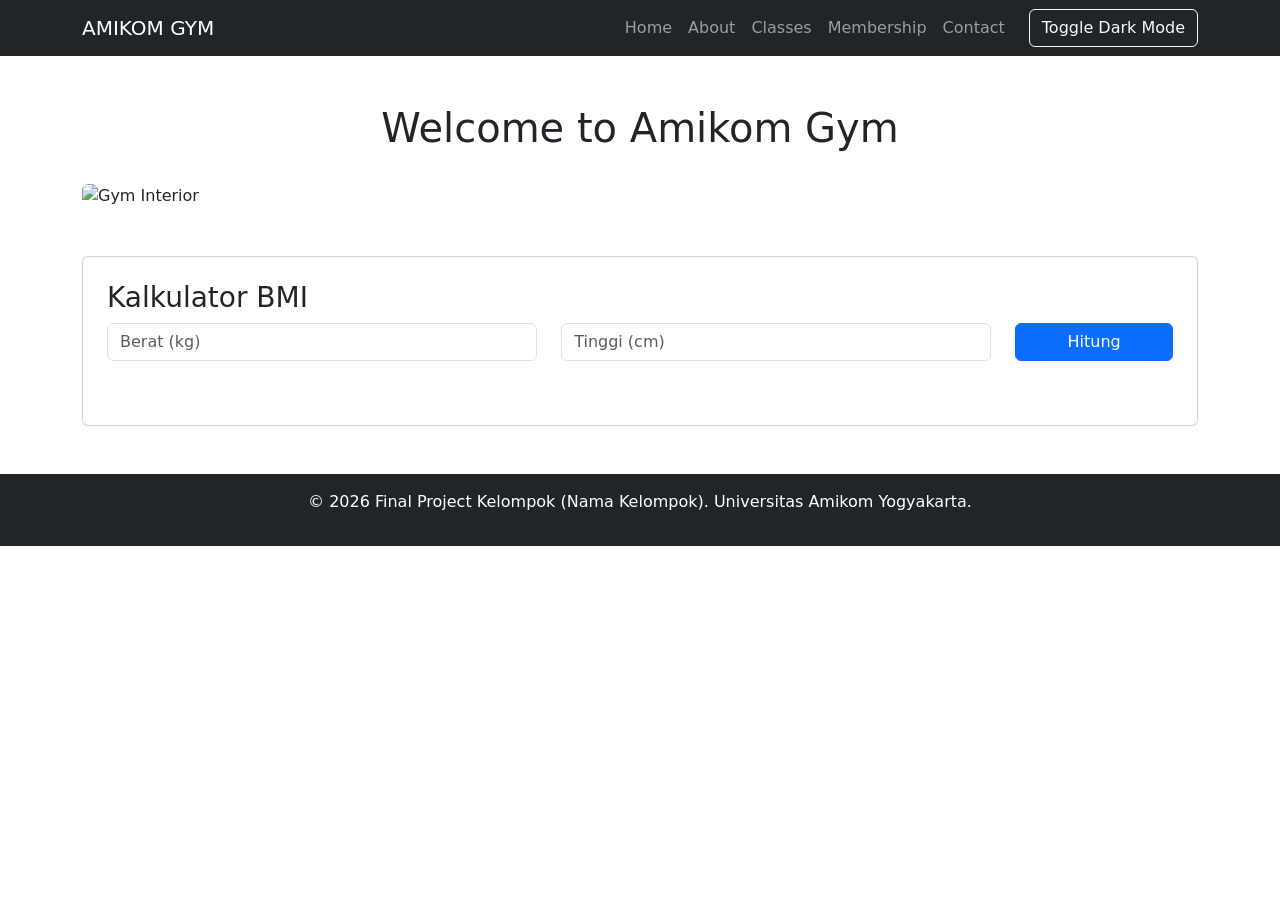
==== index.html @ 563268de "final project ppw" ====
<!DOCTYPE html>
<html lang="id">

<head>
    <meta charset="UTF-8">
    <meta name="viewport" content="width=device-width, initial-scale=1.0">
    <title>Amikom Gym & Fitness</title>
    <link href="https://cdn.jsdelivr.net/npm/bootstrap@5.3.0/dist/css/bootstrap.min.css" rel="stylesheet">
    <link rel="stylesheet" href="css/style.css">
</head>

<body>
    <nav class="navbar navbar-expand-lg navbar-dark bg-dark">
        <div class="container">
            <a class="navbar-brand" href="index.html">AMIKOM GYM</a>
            <button class="navbar-toggler" type="button" data-bs-toggle="collapse" data-bs-target="#navbarNav">
                <span class="navbar-toggler-icon"></span>
            </button>
            <div class="collapse navbar-collapse" id="navbarNav">
                <ul class="navbar-nav ms-auto">
                    <li class="nav-item"><a class="nav-link" href="index.html">Home</a></li>
                    <li class="nav-item"><a class="nav-link" href="about.html">About</a></li>
                    <li class="nav-item"><a class="nav-link" href="classes.html">Classes</a></li>
                    <li class="nav-item"><a class="nav-link" href="membership.html">Membership</a></li>
                    <li class="nav-item"><a class="nav-link" href="contact.html">Contact</a></li>
                </ul>
                <button class="btn btn-outline-light ms-3" id="darkModeToggle">Toggle Dark Mode</button>
            </div>
        </div>
    </nav>

    <main class="container my-5">
        <h1 class="text-center">Welcome to Amikom Gym</h1>
        <img src="https://images.unsplash.com/photo-1534438327276-14e5300c3a48?q=80&w=1470"
            class="img-fluid rounded my-4" alt="Gym Interior">

        <div class="card p-4 my-4">
            <h3>Kalkulator BMI</h3>
            <div class="row">
                <div class="col-md-5">
                    <input type="number" id="berat" class="form-control mb-2" placeholder="Berat (kg)">
                </div>
                <div class="col-md-5">
                    <input type="number" id="tinggi" class="form-control mb-2" placeholder="Tinggi (cm)">
                </div>
                <div class="col-md-2">
                    <button class="btn btn-primary w-100" onclick="hitungBMI()">Hitung</button>
                </div>
            </div>
            <p id="hasilBMI" class="mt-3 fw-bold"></p>
        </div>
    </main>

    <footer class="bg-dark text-white text-center py-3">
        <p>&copy; 2026 Final Project Kelompok (Nama Kelompok). Universitas Amikom Yogyakarta.</p>
    </footer>

    <script src="https://cdn.jsdelivr.net/npm/bootstrap@5.3.0/dist/js/bootstrap.bundle.min.js"></script>
    <script src="js/script.js"></script>
</body>

</html>
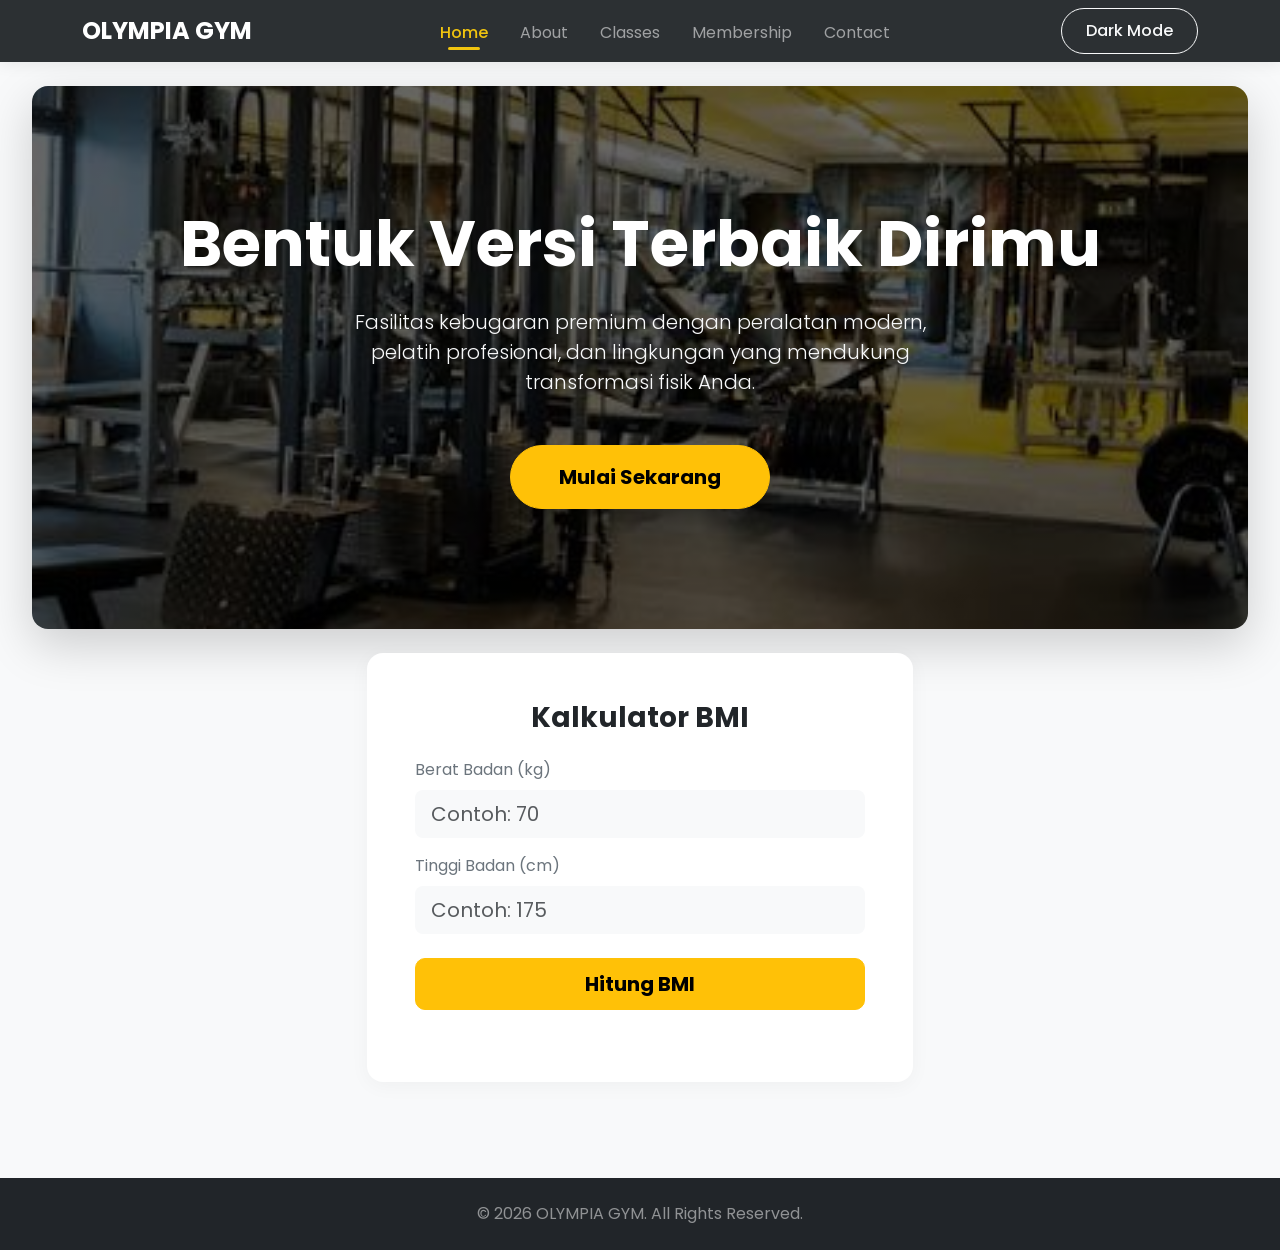
==== commit 9186f5fb: "update" ====
--- a/index.html
+++ b/index.html
@@ -1,62 +1,72 @@
 <!DOCTYPE html>
-<html lang="id">
-
+<html lang="id" data-bs-theme="light">
 <head>
     <meta charset="UTF-8">
     <meta name="viewport" content="width=device-width, initial-scale=1.0">
-    <title>Amikom Gym & Fitness</title>
+    <title>Home - OLYMPIA GYM</title>
     <link href="https://cdn.jsdelivr.net/npm/bootstrap@5.3.0/dist/css/bootstrap.min.css" rel="stylesheet">
-    <link rel="stylesheet" href="css/style.css">
+    <link rel="stylesheet" href="style.css">
 </head>
+<body>
 
-<body>
-    <nav class="navbar navbar-expand-lg navbar-dark bg-dark">
+    <nav class="navbar navbar-expand-lg navbar-dark bg-dark sticky-top">
         <div class="container">
-            <a class="navbar-brand" href="index.html">AMIKOM GYM</a>
+            <a class="navbar-brand fw-bold fs-4" href="index.html">OLYMPIA GYM</a>
             <button class="navbar-toggler" type="button" data-bs-toggle="collapse" data-bs-target="#navbarNav">
                 <span class="navbar-toggler-icon"></span>
             </button>
             <div class="collapse navbar-collapse" id="navbarNav">
-                <ul class="navbar-nav ms-auto">
-                    <li class="nav-item"><a class="nav-link" href="index.html">Home</a></li>
-                    <li class="nav-item"><a class="nav-link" href="about.html">About</a></li>
-                    <li class="nav-item"><a class="nav-link" href="classes.html">Classes</a></li>
-                    <li class="nav-item"><a class="nav-link" href="membership.html">Membership</a></li>
-                    <li class="nav-item"><a class="nav-link" href="contact.html">Contact</a></li>
+                <ul class="navbar-nav mx-auto">
+                    <li class="nav-item"><a class="nav-link px-3" href="index.html">Home</a></li>
+                    <li class="nav-item"><a class="nav-link px-3" href="about.html">About</a></li>
+                    <li class="nav-item"><a class="nav-link px-3" href="classes.html">Classes</a></li>
+                    <li class="nav-item"><a class="nav-link px-3" href="membership.html">Membership</a></li>
+                    <li class="nav-item"><a class="nav-link px-3" href="contact.html">Contact</a></li>
                 </ul>
-                <button class="btn btn-outline-light ms-3" id="darkModeToggle">Toggle Dark Mode</button>
+                <button class="btn btn-outline-light px-4 rounded-pill" id="darkModeToggle">Dark Mode</button>
             </div>
         </div>
     </nav>
 
-    <main class="container my-5">
-        <h1 class="text-center">Welcome to Amikom Gym</h1>
-        <img src="https://images.unsplash.com/photo-1534438327276-14e5300c3a48?q=80&w=1470"
-            class="img-fluid rounded my-4" alt="Gym Interior">
+    <main>
+       <!-- Hero Section dengan Background Gambar -->
+        <section class="container-fluid text-center py-5 my-4 text-white rounded-4 shadow-lg" 
+                 style="background: linear-gradient(rgba(0, 0, 0, 0.6), rgba(0, 0, 0, 0.6)), url('asset/images.jpg') center/cover no-repeat; max-width: 95%;">
+            <div class="py-5 my-4">
+                <h1 class="display-3 fw-bold mb-4 text-white">Bentuk Versi Terbaik Dirimu</h1>
+                <p class="lead mb-5 mx-auto text-light" style="max-width: 600px;">
+                    Fasilitas kebugaran premium dengan peralatan modern, pelatih profesional, dan lingkungan yang mendukung transformasi fisik Anda.
+                </p>
+                <a href="membership.html" class="btn btn-warning btn-lg px-5 py-3 rounded-pill fw-bold">Mulai Sekarang</a>
+            </div>
+        </section>
 
-        <div class="card p-4 my-4">
-            <h3>Kalkulator BMI</h3>
-            <div class="row">
-                <div class="col-md-5">
-                    <input type="number" id="berat" class="form-control mb-2" placeholder="Berat (kg)">
-                </div>
-                <div class="col-md-5">
-                    <input type="number" id="tinggi" class="form-control mb-2" placeholder="Tinggi (cm)">
-                </div>
-                <div class="col-md-2">
-                    <button class="btn btn-primary w-100" onclick="hitungBMI()">Hitung</button>
+        <section class="container mb-5 pb-5">
+            <div class="row justify-content-center">
+                <div class="col-md-6">
+                    <div class="card p-4 p-md-5 border-0">
+                        <h3 class="fw-bold mb-4 text-center">Kalkulator BMI</h3>
+                        <div class="mb-3">
+                            <label class="form-label text-secondary">Berat Badan (kg)</label>
+                            <input type="number" id="berat" class="form-control form-control-lg bg-light border-0" placeholder="Contoh: 70">
+                        </div>
+                        <div class="mb-4">
+                            <label class="form-label text-secondary">Tinggi Badan (cm)</label>
+                            <input type="number" id="tinggi" class="form-control form-control-lg bg-light border-0" placeholder="Contoh: 175">
+                        </div>
+                        <button onclick="hitungBMI()" class="btn btn-warning btn-lg w-100 fw-bold">Hitung BMI</button>
+                        <div id="hasilBMI" class="mt-4 text-center fs-5"></div>
+                    </div>
                 </div>
             </div>
-            <p id="hasilBMI" class="mt-3 fw-bold"></p>
-        </div>
+        </section>
     </main>
 
-    <footer class="bg-dark text-white text-center py-3">
-        <p>&copy; 2026 Final Project Kelompok (Nama Kelompok). Universitas Amikom Yogyakarta.</p>
+    <footer class="bg-dark text-white text-center py-4 mt-auto">
+        <p class="mb-0 text-white-50">&copy; 2026 OLYMPIA GYM. All Rights Reserved.</p>
     </footer>
 
     <script src="https://cdn.jsdelivr.net/npm/bootstrap@5.3.0/dist/js/bootstrap.bundle.min.js"></script>
-    <script src="js/script.js"></script>
+    <script src="script.js"></script>
 </body>
-
 </html>
--- a/style.css
+++ b/style.css
@@ -0,0 +1,78 @@
+
+@import url('https://fonts.googleapis.com/css2?family=Poppins:wght@300;400;500;600;700&display=swap');
+
+body {
+    font-family: 'Poppins', sans-serif;
+    min-height: 100vh;
+    display: flex;
+    flex-direction: column;
+    background-color: #f8f9fa;
+    transition: background-color 0.4s ease, color 0.4s ease;
+}
+
+[data-bs-theme="dark"] body {
+    background-color: #121212;
+}
+
+main {
+    flex: 1;
+}
+
+.navbar {
+    backdrop-filter: blur(8px);
+    background-color: rgba(33, 37, 41, 0.95) !important;
+    box-shadow: 0 2px 15px rgba(0, 0, 0, 0.08);
+}
+
+.navbar-nav .nav-link {
+    position: relative;
+    padding-bottom: 5px;
+    font-weight: 400;
+    transition: color 0.3s ease;
+}
+
+.navbar-nav .nav-link.active {
+    color: #f1c40f !important;
+    font-weight: 500 !important;
+    border-bottom: none !important; 
+}
+
+.navbar-nav .nav-link.active::after {
+    content: '';
+    position: absolute;
+    width: 40%;
+    height: 3px;
+    bottom: 0;
+    left: 30%;
+    background-color: #f1c40f;
+    border-radius: 3px;
+}
+
+.card {
+    border: none;
+    border-radius: 16px;
+    box-shadow: 0 4px 20px rgba(0, 0, 0, 0.04);
+    transition: transform 0.3s ease, box-shadow 0.3s ease;
+}
+
+[data-bs-theme="dark"] .card {
+    background-color: #1e1e1e;
+    box-shadow: 0 4px 20px rgba(0, 0, 0, 0.2);
+}
+
+.card:hover {
+    transform: translateY(-8px);
+    box-shadow: 0 12px 30px rgba(0, 0, 0, 0.1);
+}
+
+.table {
+    border-radius: 12px;
+    overflow: hidden;
+    box-shadow: 0 2px 15px rgba(0, 0, 0, 0.03);
+}
+.btn {
+    border-radius: 10px;
+    font-weight: 500;
+    padding: 10px 20px;
+    transition: all 0.3s ease;
+}
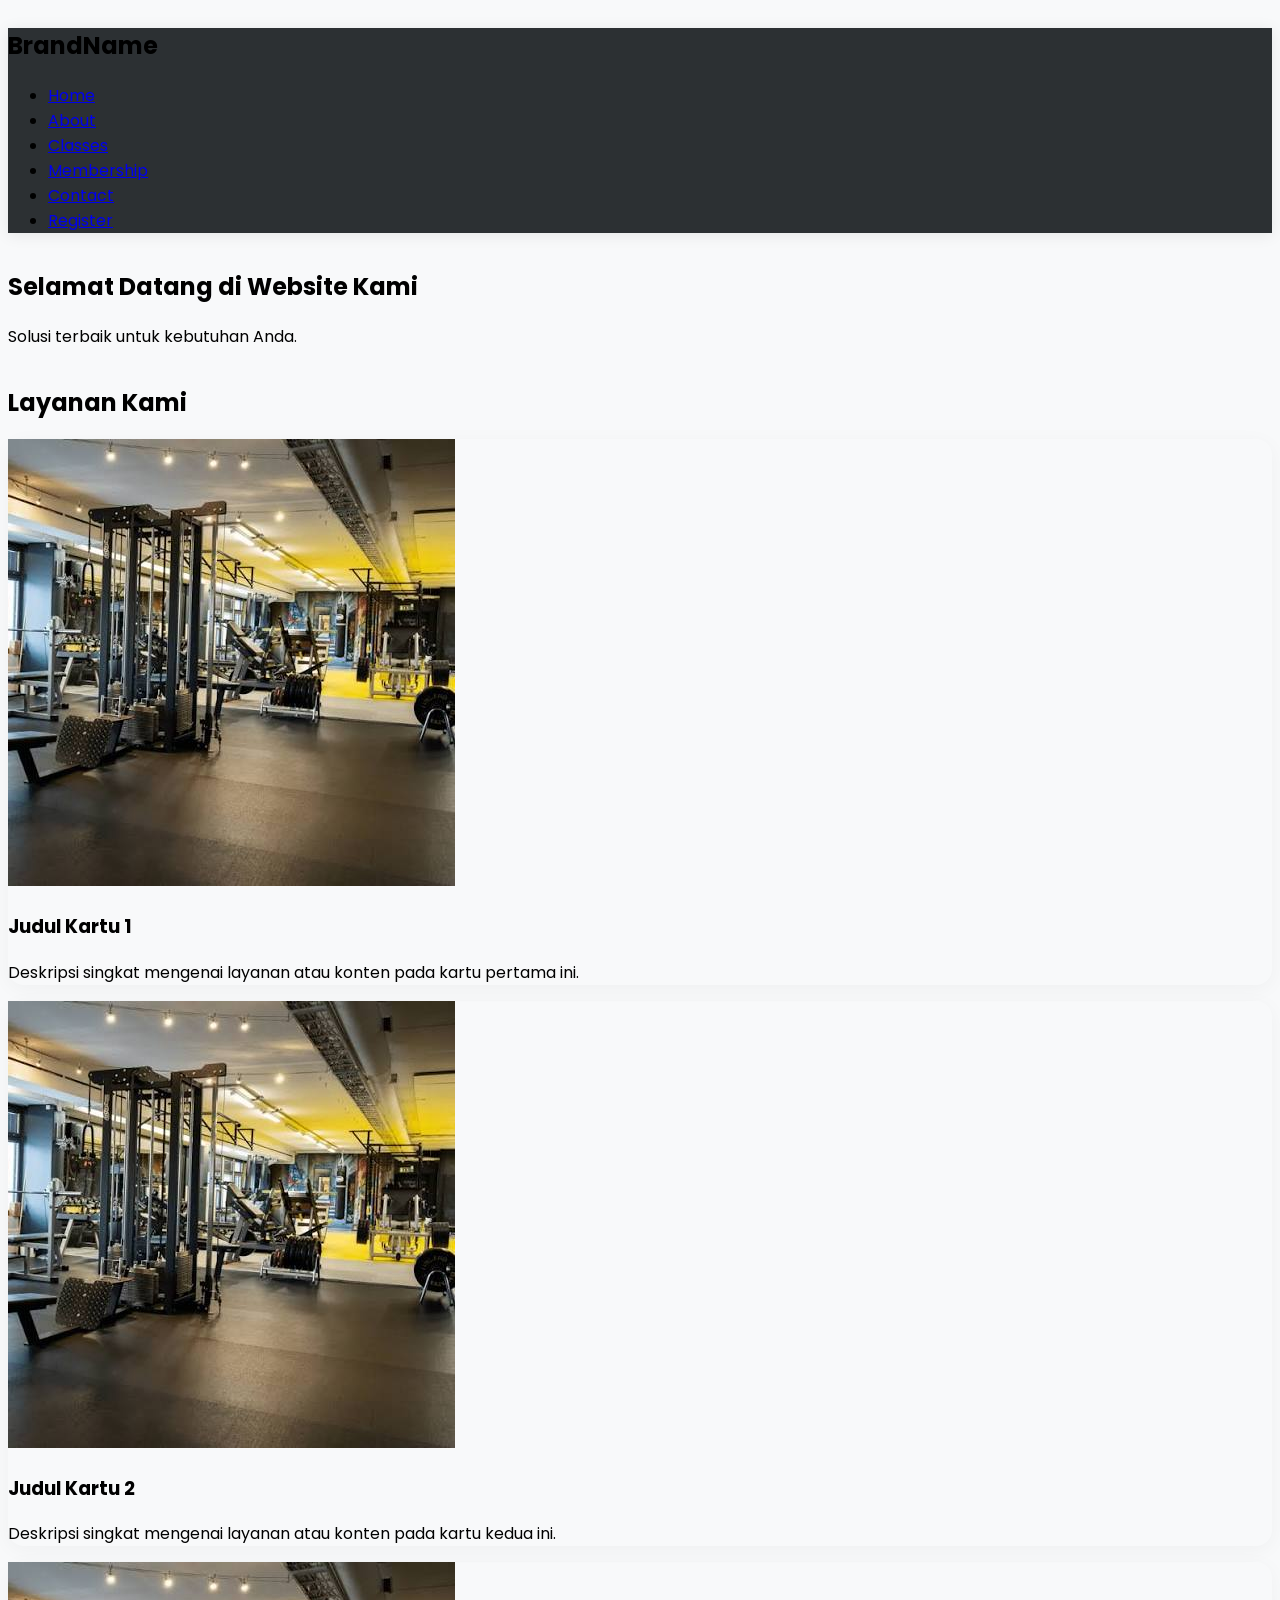
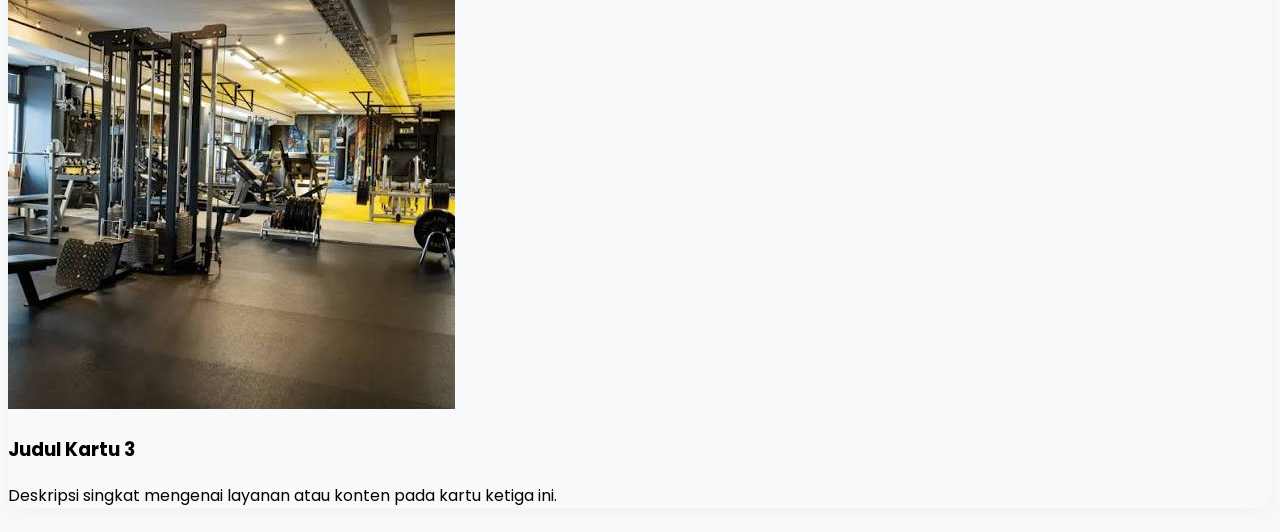
==== commit 7bf983f9: "Update index.html" ====
--- a/index.html
+++ b/index.html
@@ -1,72 +1,80 @@
 <!DOCTYPE html>
-<html lang="id" data-bs-theme="light">
+<html lang="id">
 <head>
-    <meta charset="UTF-8">
-    <meta name="viewport" content="width=device-width, initial-scale=1.0">
-    <title>Home - OLYMPIA GYM</title>
-    <link href="https://cdn.jsdelivr.net/npm/bootstrap@5.3.0/dist/css/bootstrap.min.css" rel="stylesheet">
-    <link rel="stylesheet" href="style.css">
+  <meta charset="UTF-8">
+  <meta name="viewport" content="width=device-width, initial-scale=1.0">
+  <title>Beranda - Final Project PPW</title>
+  <link rel="stylesheet" href="style.css">
 </head>
 <body>
 
-    <nav class="navbar navbar-expand-lg navbar-dark bg-dark sticky-top">
-        <div class="container">
-            <a class="navbar-brand fw-bold fs-4" href="index.html">OLYMPIA GYM</a>
-            <button class="navbar-toggler" type="button" data-bs-toggle="collapse" data-bs-target="#navbarNav">
-                <span class="navbar-toggler-icon"></span>
-            </button>
-            <div class="collapse navbar-collapse" id="navbarNav">
-                <ul class="navbar-nav mx-auto">
-                    <li class="nav-item"><a class="nav-link px-3" href="index.html">Home</a></li>
-                    <li class="nav-item"><a class="nav-link px-3" href="about.html">About</a></li>
-                    <li class="nav-item"><a class="nav-link px-3" href="classes.html">Classes</a></li>
-                    <li class="nav-item"><a class="nav-link px-3" href="membership.html">Membership</a></li>
-                    <li class="nav-item"><a class="nav-link px-3" href="contact.html">Contact</a></li>
-                </ul>
-                <button class="btn btn-outline-light px-4 rounded-pill" id="darkModeToggle">Dark Mode</button>
-            </div>
+  <!-- Header & Navigasi -->
+  <header>
+    <div class="container navbar">
+      <div class="logo">
+        <h2>BrandName</h2>
+      </div>
+      <nav>
+        <ul>
+          <li><a href="index.html" class="active">Home</a></li>
+          <li><a href="about.html">About</a></li>
+          <li><a href="classes.html">Classes</a></li>
+          <li><a href="membership.html">Membership</a></li>
+          <li><a href="contact.html">Contact</a></li>
+          <!-- Penambahan Menu Register -->
+          <li><a href="#" class="btn-register">Register</a></li>
+        </ul>
+      </nav>
+    </div>
+  </header>
+
+  <!-- Hero / Banner Section -->
+  <section class="hero">
+    <div class="container">
+      <h1>Selamat Datang di Website Kami</h1>
+      <p>Solusi terbaik untuk kebutuhan Anda.</p>
+    </div>
+  </section>
+
+  <!-- Section Kotak / Card Beranda -->
+  <section class="cards-section">
+    <div class="container">
+      <h2 class="section-title">Layanan Kami</h2>
+      
+      <!-- Container Grid untuk Kotak -->
+      <div class="card-grid">
+        
+        <!-- Card 1 -->
+        <div class="card">
+          <img src="asset/images.jpg" alt="Gambar 1">
+          <div class="card-body">
+            <h3>Judul Kartu 1</h3>
+            <p>Deskripsi singkat mengenai layanan atau konten pada kartu pertama ini.</p>
+          </div>
         </div>
-    </nav>
 
-    <main>
-       <!-- Hero Section dengan Background Gambar -->
-        <section class="container-fluid text-center py-5 my-4 text-white rounded-4 shadow-lg" 
-                 style="background: linear-gradient(rgba(0, 0, 0, 0.6), rgba(0, 0, 0, 0.6)), url('asset/images.jpg') center/cover no-repeat; max-width: 95%;">
-            <div class="py-5 my-4">
-                <h1 class="display-3 fw-bold mb-4 text-white">Bentuk Versi Terbaik Dirimu</h1>
-                <p class="lead mb-5 mx-auto text-light" style="max-width: 600px;">
-                    Fasilitas kebugaran premium dengan peralatan modern, pelatih profesional, dan lingkungan yang mendukung transformasi fisik Anda.
-                </p>
-                <a href="membership.html" class="btn btn-warning btn-lg px-5 py-3 rounded-pill fw-bold">Mulai Sekarang</a>
-            </div>
-        </section>
+        <!-- Card 2 -->
+        <div class="card">
+          <img src="asset/images.jpg" alt="Gambar 2">
+          <div class="card-body">
+            <h3>Judul Kartu 2</h3>
+            <p>Deskripsi singkat mengenai layanan atau konten pada kartu kedua ini.</p>
+          </div>
+        </div>
 
-        <section class="container mb-5 pb-5">
-            <div class="row justify-content-center">
-                <div class="col-md-6">
-                    <div class="card p-4 p-md-5 border-0">
-                        <h3 class="fw-bold mb-4 text-center">Kalkulator BMI</h3>
-                        <div class="mb-3">
-                            <label class="form-label text-secondary">Berat Badan (kg)</label>
-                            <input type="number" id="berat" class="form-control form-control-lg bg-light border-0" placeholder="Contoh: 70">
-                        </div>
-                        <div class="mb-4">
-                            <label class="form-label text-secondary">Tinggi Badan (cm)</label>
-                            <input type="number" id="tinggi" class="form-control form-control-lg bg-light border-0" placeholder="Contoh: 175">
-                        </div>
-                        <button onclick="hitungBMI()" class="btn btn-warning btn-lg w-100 fw-bold">Hitung BMI</button>
-                        <div id="hasilBMI" class="mt-4 text-center fs-5"></div>
-                    </div>
-                </div>
-            </div>
-        </section>
-    </main>
+        <!-- Card 3 -->
+        <div class="card">
+          <img src="asset/images.jpg" alt="Gambar 3">
+          <div class="card-body">
+            <h3>Judul Kartu 3</h3>
+            <p>Deskripsi singkat mengenai layanan atau konten pada kartu ketiga ini.</p>
+          </div>
+        </div>
 
-    <footer class="bg-dark text-white text-center py-4 mt-auto">
-        <p class="mb-0 text-white-50">&copy; 2026 OLYMPIA GYM. All Rights Reserved.</p>
-    </footer>
+      </div>
+    </div>
+  </section>
 
-    <script src="https://cdn.jsdelivr.net/npm/bootstrap@5.3.0/dist/js/bootstrap.bundle.min.js"></script>
-    <script src="script.js"></script>
+  <script src="script.js"></script>
 </body>
-</html>+</html>
--- a/style.css
+++ b/style.css
@@ -75,4 +75,4 @@
     font-weight: 500;
     padding: 10px 20px;
     transition: all 0.3s ease;
-}+}
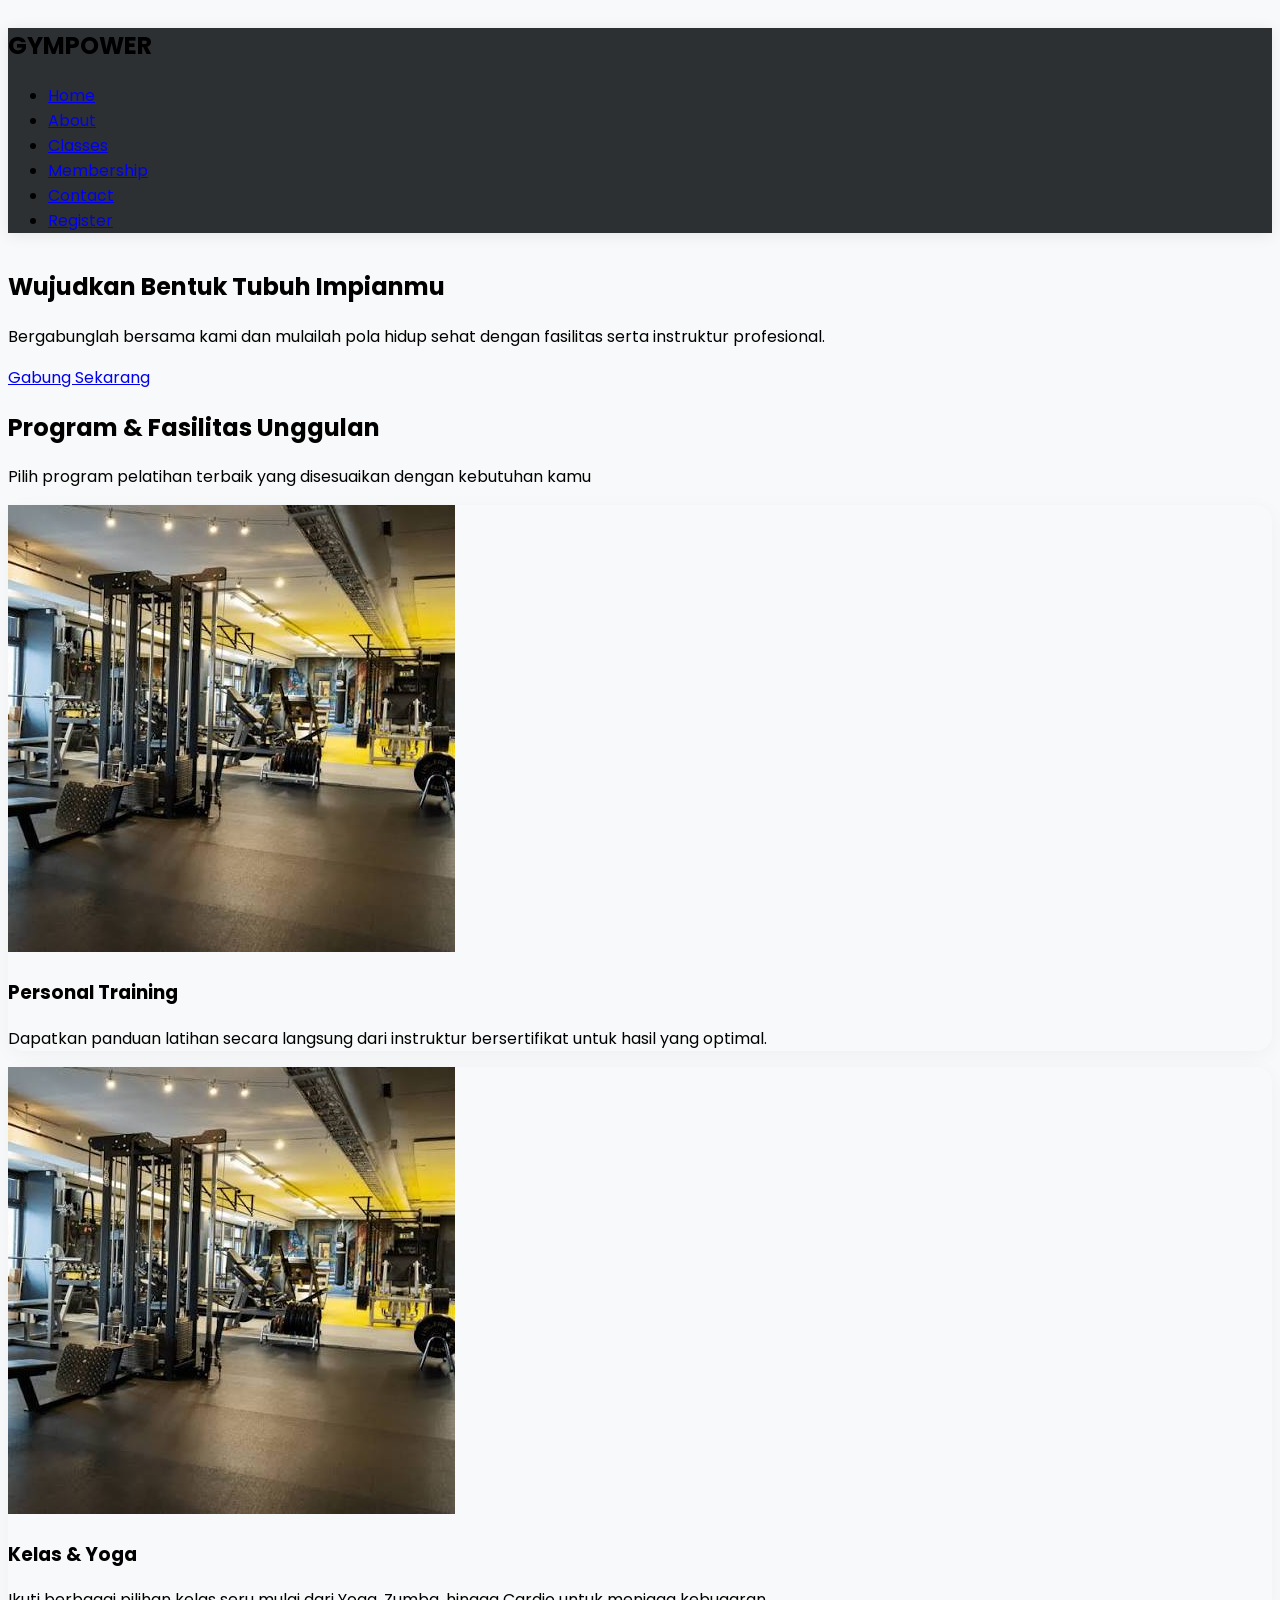
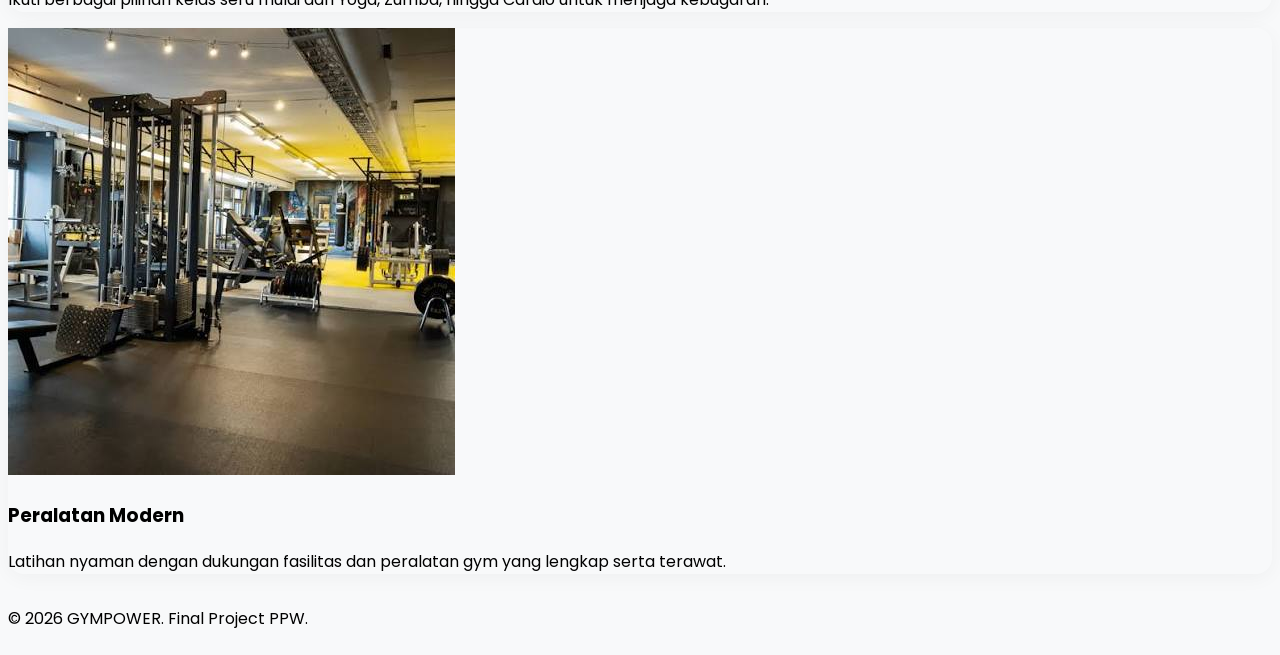
==== commit e1b86a82: "Update index.html" ====
--- a/index.html
+++ b/index.html
@@ -3,16 +3,16 @@
 <head>
   <meta charset="UTF-8">
   <meta name="viewport" content="width=device-width, initial-scale=1.0">
-  <title>Beranda - Final Project PPW</title>
+  <title>Beranda - Fitness & Gym</title>
   <link rel="stylesheet" href="style.css">
 </head>
 <body>
 
-  <!-- Header & Navigasi -->
+  <!-- Header / Navigation -->
   <header>
     <div class="container navbar">
       <div class="logo">
-        <h2>BrandName</h2>
+        <h2>GYM<span>POWER</span></h2>
       </div>
       <nav>
         <ul>
@@ -28,46 +28,54 @@
     </div>
   </header>
 
-  <!-- Hero / Banner Section -->
+  <!-- Hero Banner -->
   <section class="hero">
-    <div class="container">
-      <h1>Selamat Datang di Website Kami</h1>
-      <p>Solusi terbaik untuk kebutuhan Anda.</p>
+    <div class="container hero-content">
+      <h1>Wujudkan Bentuk Tubuh Impianmu</h1>
+      <p>Bergabunglah bersama kami dan mulailah pola hidup sehat dengan fasilitas serta instruktur profesional.</p>
+      <a href="membership.html" class="btn-primary">Gabung Sekarang</a>
     </div>
   </section>
 
-  <!-- Section Kotak / Card Beranda -->
+  <!-- Section Beranda: Kotak Layanan / Fasilitas (Rapi & Rata Tengah) -->
   <section class="cards-section">
     <div class="container">
-      <h2 class="section-title">Layanan Kami</h2>
-      
-      <!-- Container Grid untuk Kotak -->
+      <h2 class="section-title">Program & Fasilitas Unggulan</h2>
+      <p class="section-subtitle">Pilih program pelatihan terbaik yang disesuaikan dengan kebutuhan kamu</p>
+
+      <!-- Grid Tempat Kotak/Card -->
       <div class="card-grid">
-        
-        <!-- Card 1 -->
+
+        <!-- Kotak 1 -->
         <div class="card">
-          <img src="asset/images.jpg" alt="Gambar 1">
+          <div class="card-img">
+            <img src="asset/images.jpg" alt="Personal Training">
+          </div>
           <div class="card-body">
-            <h3>Judul Kartu 1</h3>
-            <p>Deskripsi singkat mengenai layanan atau konten pada kartu pertama ini.</p>
+            <h3>Personal Training</h3>
+            <p>Dapatkan panduan latihan secara langsung dari instruktur bersertifikat untuk hasil yang optimal.</p>
           </div>
         </div>
 
-        <!-- Card 2 -->
+        <!-- Kotak 2 -->
         <div class="card">
-          <img src="asset/images.jpg" alt="Gambar 2">
+          <div class="card-img">
+            <img src="asset/images.jpg" alt="Classes & Yoga">
+          </div>
           <div class="card-body">
-            <h3>Judul Kartu 2</h3>
-            <p>Deskripsi singkat mengenai layanan atau konten pada kartu kedua ini.</p>
+            <h3>Kelas & Yoga</h3>
+            <p>Ikuti berbagai pilihan kelas seru mulai dari Yoga, Zumba, hingga Cardio untuk menjaga kebugaran.</p>
           </div>
         </div>
 
-        <!-- Card 3 -->
+        <!-- Kotak 3 -->
         <div class="card">
-          <img src="asset/images.jpg" alt="Gambar 3">
+          <div class="card-img">
+            <img src="asset/images.jpg" alt="Modern Equipment">
+          </div>
           <div class="card-body">
-            <h3>Judul Kartu 3</h3>
-            <p>Deskripsi singkat mengenai layanan atau konten pada kartu ketiga ini.</p>
+            <h3>Peralatan Modern</h3>
+            <p>Latihan nyaman dengan dukungan fasilitas dan peralatan gym yang lengkap serta terawat.</p>
           </div>
         </div>
 
@@ -75,6 +83,13 @@
     </div>
   </section>
 
+  <!-- Footer -->
+  <footer>
+    <div class="container footer-content">
+      <p>&copy; 2026 GYMPOWER. Final Project PPW.</p>
+    </div>
+  </footer>
+
   <script src="script.js"></script>
 </body>
 </html>
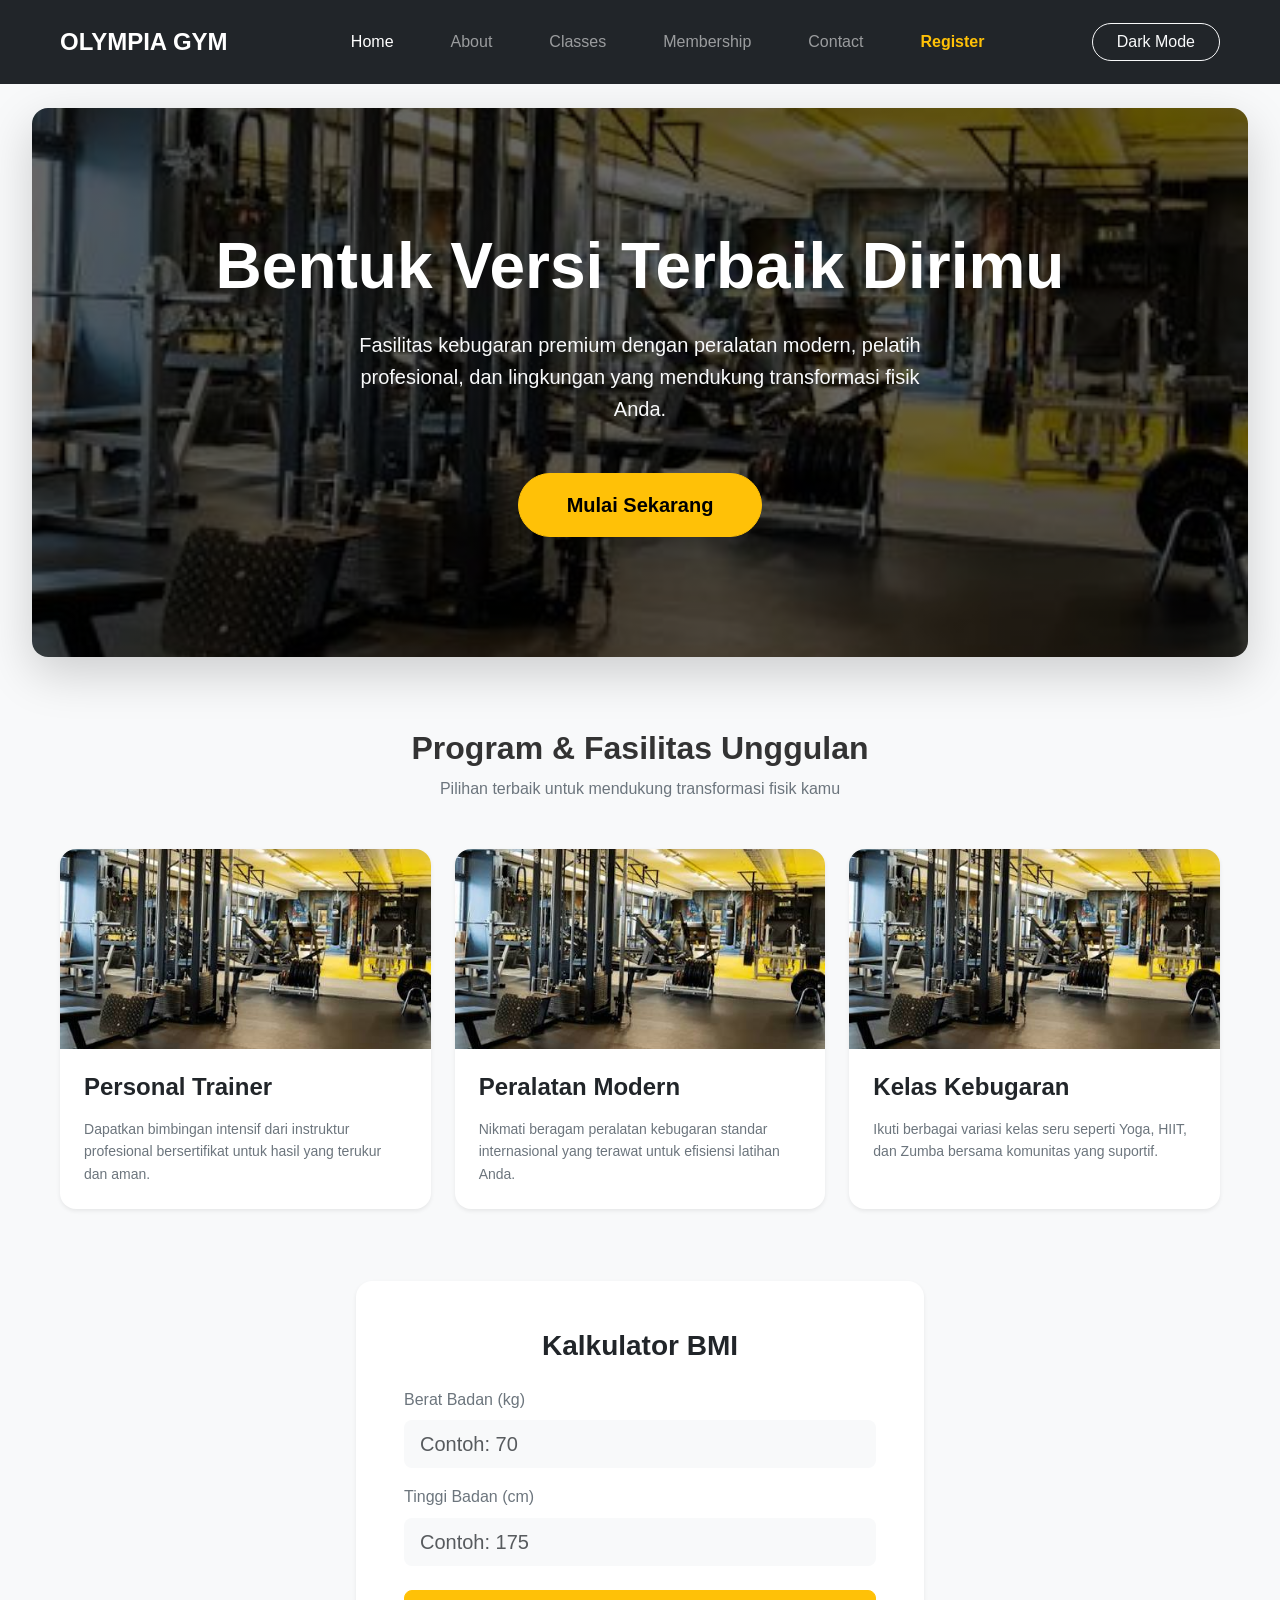
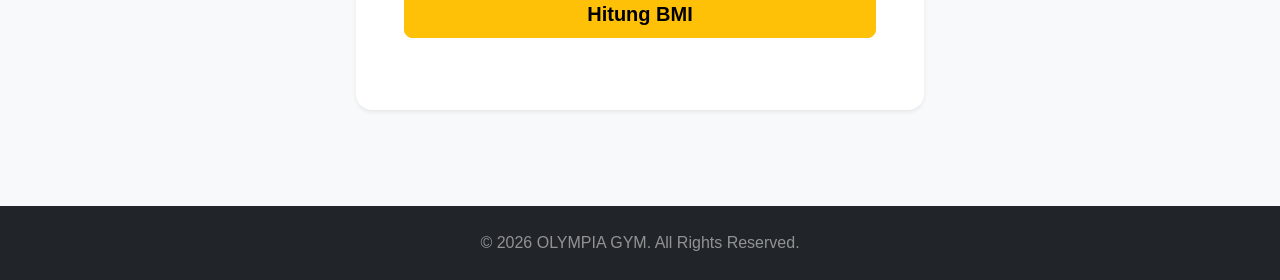
==== commit 68992b2d: "Update index.html" ====
--- a/index.html
+++ b/index.html
@@ -1,95 +1,116 @@
 <!DOCTYPE html>
-<html lang="id">
+<html lang="id" data-bs-theme="light">
 <head>
-  <meta charset="UTF-8">
-  <meta name="viewport" content="width=device-width, initial-scale=1.0">
-  <title>Beranda - Fitness & Gym</title>
-  <link rel="stylesheet" href="style.css">
+    <meta charset="UTF-8">
+    <meta name="viewport" content="width=device-width, initial-scale=1.0">
+    <title>Home - OLYMPIA GYM</title>
+    <link href="https://cdn.jsdelivr.net/npm/bootstrap@5.3.0/dist/css/bootstrap.min.css" rel="stylesheet">
+    <link rel="stylesheet" href="style.css">
 </head>
 <body>
 
-  <!-- Header / Navigation -->
-  <header>
-    <div class="container navbar">
-      <div class="logo">
-        <h2>GYM<span>POWER</span></h2>
-      </div>
-      <nav>
-        <ul>
-          <li><a href="index.html" class="active">Home</a></li>
-          <li><a href="about.html">About</a></li>
-          <li><a href="classes.html">Classes</a></li>
-          <li><a href="membership.html">Membership</a></li>
-          <li><a href="contact.html">Contact</a></li>
-          <!-- Penambahan Menu Register -->
-          <li><a href="#" class="btn-register">Register</a></li>
-        </ul>
-      </nav>
-    </div>
-  </header>
+    <nav class="navbar navbar-expand-lg navbar-dark bg-dark sticky-top">
+        <div class="container">
+            <a class="navbar-brand fw-bold fs-4" href="index.html">OLYMPIA GYM</a>
+            <button class="navbar-toggler" type="button" data-bs-toggle="collapse" data-bs-target="#navbarNav">
+                <span class="navbar-toggler-icon"></span>
+            </button>
+            <div class="collapse navbar-collapse" id="navbarNav">
+                <ul class="navbar-nav mx-auto">
+                    <li class="nav-item"><a class="nav-link px-3 active" href="index.html">Home</a></li>
+                    <li class="nav-item"><a class="nav-link px-3" href="about.html">About</a></li>
+                    <li class="nav-item"><a class="nav-link px-3" href="classes.html">Classes</a></li>
+                    <li class="nav-item"><a class="nav-link px-3" href="membership.html">Membership</a></li>
+                    <li class="nav-item"><a class="nav-link px-3" href="contact.html">Contact</a></li>
+                    <!-- Penambahan Menu Register -->
+                    <li class="nav-item"><a class="nav-link px-3 text-warning fw-semibold" href="register.html">Register</a></li>
+                </ul>
+                <button class="btn btn-outline-light px-4 rounded-pill" id="darkModeToggle">Dark Mode</button>
+            </div>
+        </div>
+    </nav>
 
-  <!-- Hero Banner -->
-  <section class="hero">
-    <div class="container hero-content">
-      <h1>Wujudkan Bentuk Tubuh Impianmu</h1>
-      <p>Bergabunglah bersama kami dan mulailah pola hidup sehat dengan fasilitas serta instruktur profesional.</p>
-      <a href="membership.html" class="btn-primary">Gabung Sekarang</a>
-    </div>
-  </section>
+    <main>
+        <!-- Hero Section dengan Background Gambar -->
+        <section class="container-fluid text-center py-5 my-4 text-white rounded-4 shadow-lg" 
+                 style="background: linear-gradient(rgba(0, 0, 0, 0.6), rgba(0, 0, 0, 0.6)), url('asset/images.jpg') center/cover no-repeat; max-width: 95%;">
+            <div class="py-5 my-4">
+                <h1 class="display-3 fw-bold mb-4 text-white">Bentuk Versi Terbaik Dirimu</h1>
+                <p class="lead mb-5 mx-auto text-light" style="max-width: 600px;">
+                    Fasilitas kebugaran premium dengan peralatan modern, pelatih profesional, dan lingkungan yang mendukung transformasi fisik Anda.
+                </p>
+                <a href="membership.html" class="btn btn-warning btn-lg px-5 py-3 rounded-pill fw-bold">Mulai Sekarang</a>
+            </div>
+        </section>
 
-  <!-- Section Beranda: Kotak Layanan / Fasilitas (Rapi & Rata Tengah) -->
-  <section class="cards-section">
-    <div class="container">
-      <h2 class="section-title">Program & Fasilitas Unggulan</h2>
-      <p class="section-subtitle">Pilih program pelatihan terbaik yang disesuaikan dengan kebutuhan kamu</p>
+        <!-- Section Kotak / Cards Beranda (Diperbaiki: Simetris, Rata Tengah, & Rapi) -->
+        <section class="container my-5 py-4">
+            <h2 class="fw-bold text-center mb-2">Program & Fasilitas Unggulan</h2>
+            <p class="text-center text-secondary mb-5">Pilihan terbaik untuk mendukung transformasi fisik kamu</p>
+            
+            <div class="row g-4 justify-content-center">
+                <!-- Card 1 -->
+                <div class="col-12 col-md-6 col-lg-4 d-flex align-items-stretch">
+                    <div class="card h-100 border-0 shadow-sm rounded-4 overflow-hidden w-100">
+                        <img src="asset/images.jpg" class="card-img-top" alt="Personal Trainer" style="height: 200px; object-fit: cover;">
+                        <div class="card-body p-4 d-flex flex-column">
+                            <h4 class="card-title fw-bold mb-3">Personal Trainer</h4>
+                            <p class="card-text text-secondary flex-grow-1">Dapatkan bimbingan intensif dari instruktur profesional bersertifikat untuk hasil yang terukur dan aman.</p>
+                        </div>
+                    </div>
+                </div>
 
-      <!-- Grid Tempat Kotak/Card -->
-      <div class="card-grid">
+                <!-- Card 2 -->
+                <div class="col-12 col-md-6 col-lg-4 d-flex align-items-stretch">
+                    <div class="card h-100 border-0 shadow-sm rounded-4 overflow-hidden w-100">
+                        <img src="asset/images.jpg" class="card-img-top" alt="Peralatan Modern" style="height: 200px; object-fit: cover;">
+                        <div class="card-body p-4 d-flex flex-column">
+                            <h4 class="card-title fw-bold mb-3">Peralatan Modern</h4>
+                            <p class="card-text text-secondary flex-grow-1">Nikmati beragam peralatan kebugaran standar internasional yang terawat untuk efisiensi latihan Anda.</p>
+                        </div>
+                    </div>
+                </div>
 
-        <!-- Kotak 1 -->
-        <div class="card">
-          <div class="card-img">
-            <img src="asset/images.jpg" alt="Personal Training">
-          </div>
-          <div class="card-body">
-            <h3>Personal Training</h3>
-            <p>Dapatkan panduan latihan secara langsung dari instruktur bersertifikat untuk hasil yang optimal.</p>
-          </div>
-        </div>
+                <!-- Card 3 -->
+                <div class="col-12 col-md-6 col-lg-4 d-flex align-items-stretch">
+                    <div class="card h-100 border-0 shadow-sm rounded-4 overflow-hidden w-100">
+                        <img src="asset/images.jpg" class="card-img-top" alt="Kelas Kebugaran" style="height: 200px; object-fit: cover;">
+                        <div class="card-body p-4 d-flex flex-column">
+                            <h4 class="card-title fw-bold mb-3">Kelas Kebugaran</h4>
+                            <p class="card-text text-secondary flex-grow-1">Ikuti berbagai variasi kelas seru seperti Yoga, HIIT, dan Zumba bersama komunitas yang suportif.</p>
+                        </div>
+                    </div>
+                </div>
+            </div>
+        </section>
 
-        <!-- Kotak 2 -->
-        <div class="card">
-          <div class="card-img">
-            <img src="asset/images.jpg" alt="Classes & Yoga">
-          </div>
-          <div class="card-body">
-            <h3>Kelas & Yoga</h3>
-            <p>Ikuti berbagai pilihan kelas seru mulai dari Yoga, Zumba, hingga Cardio untuk menjaga kebugaran.</p>
-          </div>
-        </div>
+        <!-- Kalkulator BMI -->
+        <section class="container mb-5 pb-5">
+            <div class="row justify-content-center">
+                <div class="col-md-6">
+                    <div class="card p-4 p-md-5 border-0 shadow-sm rounded-4">
+                        <h3 class="fw-bold mb-4 text-center">Kalkulator BMI</h3>
+                        <div class="mb-3">
+                            <label class="form-label text-secondary">Berat Badan (kg)</label>
+                            <input type="number" id="berat" class="form-control form-control-lg bg-light border-0" placeholder="Contoh: 70">
+                        </div>
+                        <div class="mb-4">
+                            <label class="form-label text-secondary">Tinggi Badan (cm)</label>
+                            <input type="number" id="tinggi" class="form-control form-control-lg bg-light border-0" placeholder="Contoh: 175">
+                        </div>
+                        <button onclick="hitungBMI()" class="btn btn-warning btn-lg w-100 fw-bold">Hitung BMI</button>
+                        <div id="hasilBMI" class="mt-4 text-center fs-5"></div>
+                    </div>
+                </div>
+            </div>
+        </section>
+    </main>
 
-        <!-- Kotak 3 -->
-        <div class="card">
-          <div class="card-img">
-            <img src="asset/images.jpg" alt="Modern Equipment">
-          </div>
-          <div class="card-body">
-            <h3>Peralatan Modern</h3>
-            <p>Latihan nyaman dengan dukungan fasilitas dan peralatan gym yang lengkap serta terawat.</p>
-          </div>
-        </div>
+    <footer class="bg-dark text-white text-center py-4 mt-auto">
+        <p class="mb-0 text-white-50">&copy; 2026 OLYMPIA GYM. All Rights Reserved.</p>
+    </footer>
 
-      </div>
-    </div>
-  </section>
-
-  <!-- Footer -->
-  <footer>
-    <div class="container footer-content">
-      <p>&copy; 2026 GYMPOWER. Final Project PPW.</p>
-    </div>
-  </footer>
-
-  <script src="script.js"></script>
+    <script src="https://cdn.jsdelivr.net/npm/bootstrap@5.3.0/dist/js/bootstrap.bundle.min.js"></script>
+    <script src="script.js"></script>
 </body>
 </html>
--- a/style.css
+++ b/style.css
@@ -1,78 +1,194 @@
-
-@import url('https://fonts.googleapis.com/css2?family=Poppins:wght@300;400;500;600;700&display=swap');
+* {
+  margin: 0;
+  padding: 0;
+  box-sizing: border-box;
+  font-family: 'Poppins', Arial, sans-serif;
+}
 
 body {
-    font-family: 'Poppins', sans-serif;
-    min-height: 100vh;
-    display: flex;
-    flex-direction: column;
-    background-color: #f8f9fa;
-    transition: background-color 0.4s ease, color 0.4s ease;
+  background-color: #f8f9fa;
+  color: #333333;
+  line-height: 1.6;
 }
 
-[data-bs-theme="dark"] body {
-    background-color: #121212;
+.container {
+  max-width: 1200px;
+  margin: 0 auto;
+  padding: 0 20px;
 }
 
-main {
-    flex: 1;
+/* Header & Navigasi */
+header {
+  background-color: #111111;
+  position: sticky;
+  top: 0;
+  z-index: 1000;
 }
 
 .navbar {
-    backdrop-filter: blur(8px);
-    background-color: rgba(33, 37, 41, 0.95) !important;
-    box-shadow: 0 2px 15px rgba(0, 0, 0, 0.08);
+  display: flex;
+  justify-content: space-between;
+  align-items: center;
+  padding: 18px 20px;
 }
 
-.navbar-nav .nav-link {
-    position: relative;
-    padding-bottom: 5px;
-    font-weight: 400;
-    transition: color 0.3s ease;
+.logo h2 {
+  color: #ffffff;
+  font-size: 24px;
+  letter-spacing: 1px;
 }
 
-.navbar-nav .nav-link.active {
-    color: #f1c40f !important;
-    font-weight: 500 !important;
-    border-bottom: none !important; 
+.logo h2 span {
+  color: #ff4500;
 }
 
-.navbar-nav .nav-link.active::after {
-    content: '';
-    position: absolute;
-    width: 40%;
-    height: 3px;
-    bottom: 0;
-    left: 30%;
-    background-color: #f1c40f;
-    border-radius: 3px;
+nav ul {
+  display: flex;
+  list-style: none;
+  align-items: center;
+  gap: 25px;
 }
 
-.card {
-    border: none;
-    border-radius: 16px;
-    box-shadow: 0 4px 20px rgba(0, 0, 0, 0.04);
-    transition: transform 0.3s ease, box-shadow 0.3s ease;
+nav a {
+  text-decoration: none;
+  color: #cccccc;
+  font-weight: 500;
+  font-size: 15px;
+  transition: color 0.3s ease;
 }
 
-[data-bs-theme="dark"] .card {
-    background-color: #1e1e1e;
-    box-shadow: 0 4px 20px rgba(0, 0, 0, 0.2);
+nav a:hover, nav a.active {
+  color: #ff4500;
+}
+
+/* Tombol Register di Navigasi */
+.btn-register {
+  background-color: #ff4500;
+  color: #ffffff !important;
+  padding: 8px 18px;
+  border-radius: 5px;
+  transition: background-color 0.3s ease !important;
+}
+
+.btn-register:hover {
+  background-color: #e03e00 !important;
+}
+
+/* Hero Section */
+.hero {
+  background: linear-gradient(rgba(0,0,0,0.6), rgba(0,0,0,0.6)), url('asset/images.jpg') center/cover no-repeat;
+  height: 70vh;
+  display: flex;
+  align-items: center;
+  text-align: center;
+  color: #ffffff;
+}
+
+.hero-content h1 {
+  font-size: 42px;
+  margin-bottom: 15px;
+}
+
+.hero-content p {
+  font-size: 18px;
+  max-width: 600px;
+  margin: 0 auto 25px;
+}
+
+.btn-primary {
+  display: inline-block;
+  background-color: #ff4500;
+  color: #ffffff;
+  padding: 12px 30px;
+  text-decoration: none;
+  border-radius: 5px;
+  font-weight: 600;
+  transition: background-color 0.3s;
+}
+
+.btn-primary:hover {
+  background-color: #e03e00;
+}
+
+/* Section Kotak Beranda (Layanan/Fasilitas) */
+.cards-section {
+  padding: 60px 0;
+}
+
+.section-title {
+  text-align: center;
+  font-size: 30px;
+  color: #111111;
+  margin-bottom: 8px;
+}
+
+.section-subtitle {
+  text-align: center;
+  color: #666666;
+  margin-bottom: 40px;
+}
+
+/* Layout Grid untuk Merapikan Kotak di Tengah */
+.card-grid {
+  display: grid;
+  grid-template-columns: repeat(auto-fit, minmax(300px, 1fr));
+  gap: 30px;
+  justify-content: center; /* Memastikan deretan kotak berada tepat di tengah */
+}
+
+/* Tampilan Kotak / Card */
+.card {
+  background: #ffffff;
+  border-radius: 8px;
+  overflow: hidden;
+  box-shadow: 0 4px 12px rgba(0,0,0,0.08);
+  display: flex;
+  flex-direction: column;
+  transition: transform 0.3s ease, box-shadow 0.3s ease;
 }
 
 .card:hover {
-    transform: translateY(-8px);
-    box-shadow: 0 12px 30px rgba(0, 0, 0, 0.1);
+  transform: translateY(-6px);
+  box-shadow: 0 10px 20px rgba(0,0,0,0.12);
 }
 
-.table {
-    border-radius: 12px;
-    overflow: hidden;
-    box-shadow: 0 2px 15px rgba(0, 0, 0, 0.03);
+.card-img {
+  width: 100%;
+  height: 200px;
+  overflow: hidden;
 }
-.btn {
-    border-radius: 10px;
-    font-weight: 500;
-    padding: 10px 20px;
-    transition: all 0.3s ease;
+
+.card-img img {
+  width: 100%;
+  height: 100%;
+  object-fit: cover; /* Mencegah gambar terdistorsi atau gepeng */
+  display: block;
 }
+
+.card-body {
+  padding: 22px;
+  display: flex;
+  flex-direction: column;
+  flex-grow: 1;
+}
+
+.card-body h3 {
+  font-size: 20px;
+  margin-bottom: 10px;
+  color: #222222;
+}
+
+.card-body p {
+  color: #666666;
+  font-size: 14px;
+  line-height: 1.6;
+}
+
+/* Footer */
+footer {
+  background-color: #111111;
+  color: #aaaaaa;
+  text-align: center;
+  padding: 20px 0;
+  margin-top: 40px;
+}
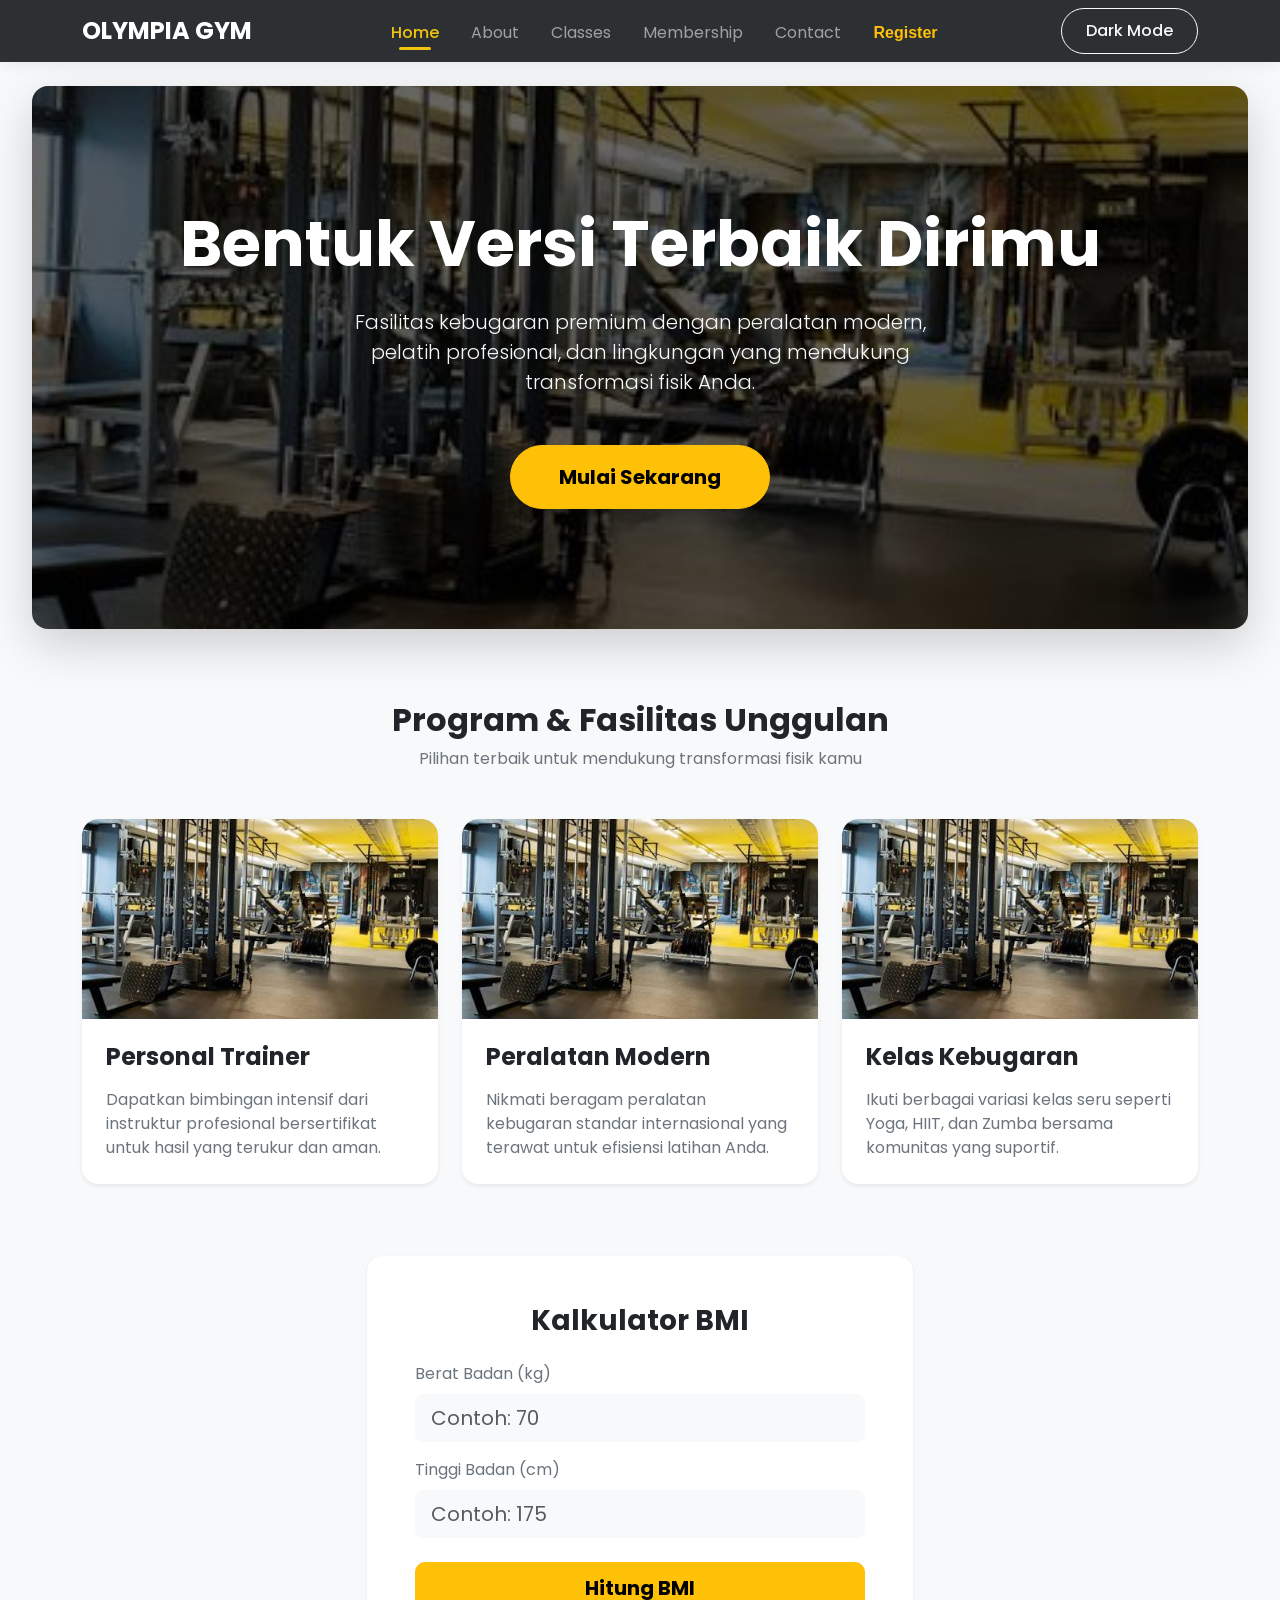
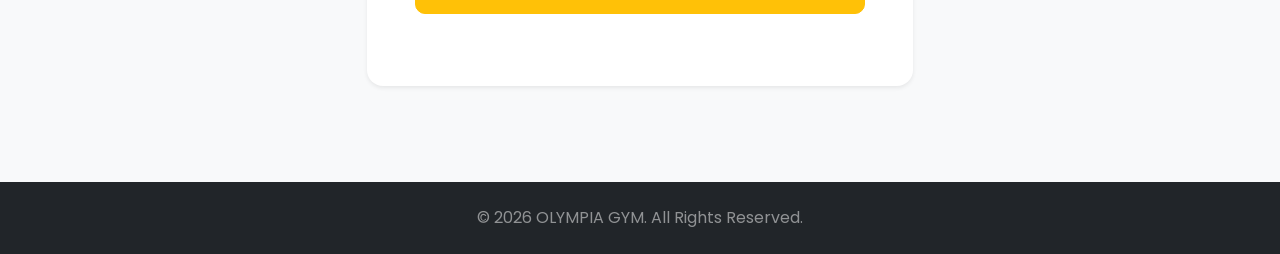
==== commit 57736e73: "Update index.html" ====
--- a/index.html
+++ b/index.html
@@ -22,7 +22,6 @@
                     <li class="nav-item"><a class="nav-link px-3" href="classes.html">Classes</a></li>
                     <li class="nav-item"><a class="nav-link px-3" href="membership.html">Membership</a></li>
                     <li class="nav-item"><a class="nav-link px-3" href="contact.html">Contact</a></li>
-                    <!-- Penambahan Menu Register -->
                     <li class="nav-item"><a class="nav-link px-3 text-warning fw-semibold" href="register.html">Register</a></li>
                 </ul>
                 <button class="btn btn-outline-light px-4 rounded-pill" id="darkModeToggle">Dark Mode</button>
@@ -31,7 +30,6 @@
     </nav>
 
     <main>
-        <!-- Hero Section dengan Background Gambar -->
         <section class="container-fluid text-center py-5 my-4 text-white rounded-4 shadow-lg" 
                  style="background: linear-gradient(rgba(0, 0, 0, 0.6), rgba(0, 0, 0, 0.6)), url('asset/images.jpg') center/cover no-repeat; max-width: 95%;">
             <div class="py-5 my-4">
@@ -43,13 +41,11 @@
             </div>
         </section>
 
-        <!-- Section Kotak / Cards Beranda (Diperbaiki: Simetris, Rata Tengah, & Rapi) -->
         <section class="container my-5 py-4">
             <h2 class="fw-bold text-center mb-2">Program & Fasilitas Unggulan</h2>
             <p class="text-center text-secondary mb-5">Pilihan terbaik untuk mendukung transformasi fisik kamu</p>
             
             <div class="row g-4 justify-content-center">
-                <!-- Card 1 -->
                 <div class="col-12 col-md-6 col-lg-4 d-flex align-items-stretch">
                     <div class="card h-100 border-0 shadow-sm rounded-4 overflow-hidden w-100">
                         <img src="asset/images.jpg" class="card-img-top" alt="Personal Trainer" style="height: 200px; object-fit: cover;">
@@ -60,7 +56,6 @@
                     </div>
                 </div>
 
-                <!-- Card 2 -->
                 <div class="col-12 col-md-6 col-lg-4 d-flex align-items-stretch">
                     <div class="card h-100 border-0 shadow-sm rounded-4 overflow-hidden w-100">
                         <img src="asset/images.jpg" class="card-img-top" alt="Peralatan Modern" style="height: 200px; object-fit: cover;">
@@ -71,7 +66,6 @@
                     </div>
                 </div>
 
-                <!-- Card 3 -->
                 <div class="col-12 col-md-6 col-lg-4 d-flex align-items-stretch">
                     <div class="card h-100 border-0 shadow-sm rounded-4 overflow-hidden w-100">
                         <img src="asset/images.jpg" class="card-img-top" alt="Kelas Kebugaran" style="height: 200px; object-fit: cover;">
@@ -84,7 +78,6 @@
             </div>
         </section>
 
-        <!-- Kalkulator BMI -->
         <section class="container mb-5 pb-5">
             <div class="row justify-content-center">
                 <div class="col-md-6">
--- a/style.css
+++ b/style.css
@@ -1,194 +1,91 @@
-* {
-  margin: 0;
-  padding: 0;
-  box-sizing: border-box;
-  font-family: 'Poppins', Arial, sans-serif;
+@import url('https://fonts.googleapis.com/css2?family=Poppins:wght@300;400;500;600;700&display=swap');
+
+body {
+    font-family: 'Poppins', sans-serif;
+    min-height: 100vh;
+    display: flex;
+    flex-direction: column;
+    background-color: #f8f9fa;
+    transition: background-color 0.4s ease, color 0.4s ease;
 }
 
-body {
-  background-color: #f8f9fa;
-  color: #333333;
-  line-height: 1.6;
+[data-bs-theme="dark"] body {
+    background-color: #121212;
 }
 
-.container {
-  max-width: 1200px;
-  margin: 0 auto;
-  padding: 0 20px;
-}
-
-/* Header & Navigasi */
-header {
-  background-color: #111111;
-  position: sticky;
-  top: 0;
-  z-index: 1000;
+main {
+    flex: 1;
 }
 
 .navbar {
-  display: flex;
-  justify-content: space-between;
-  align-items: center;
-  padding: 18px 20px;
+    backdrop-filter: blur(8px);
+    background-color: rgba(33, 37, 41, 0.95) !important;
+    box-shadow: 0 2px 15px rgba(0, 0, 0, 0.08);
 }
 
-.logo h2 {
-  color: #ffffff;
-  font-size: 24px;
-  letter-spacing: 1px;
+.navbar-nav .nav-link {
+    position: relative;
+    padding-bottom: 5px;
+    font-weight: 400;
+    transition: color 0.3s ease;
 }
 
-.logo h2 span {
-  color: #ff4500;
+.navbar-nav .nav-link.active {
+    color: #f1c40f !important;
+    font-weight: 500 !important;
+    border-bottom: none !important; 
 }
 
-nav ul {
-  display: flex;
-  list-style: none;
-  align-items: center;
-  gap: 25px;
+.navbar-nav .nav-link.active::after {
+    content: '';
+    position: absolute;
+    width: 40%;
+    height: 3px;
+    bottom: 0;
+    left: 30%;
+    background-color: #f1c40f;
+    border-radius: 3px;
 }
 
-nav a {
-  text-decoration: none;
-  color: #cccccc;
-  font-weight: 500;
-  font-size: 15px;
-  transition: color 0.3s ease;
+.card {
+    border: none;
+    border-radius: 16px;
+    box-shadow: 0 4px 20px rgba(0, 0, 0, 0.04);
+    transition: transform 0.3s ease, box-shadow 0.3s ease;
 }
 
-nav a:hover, nav a.active {
-  color: #ff4500;
-}
-
-/* Tombol Register di Navigasi */
-.btn-register {
-  background-color: #ff4500;
-  color: #ffffff !important;
-  padding: 8px 18px;
-  border-radius: 5px;
-  transition: background-color 0.3s ease !important;
-}
-
-.btn-register:hover {
-  background-color: #e03e00 !important;
-}
-
-/* Hero Section */
-.hero {
-  background: linear-gradient(rgba(0,0,0,0.6), rgba(0,0,0,0.6)), url('asset/images.jpg') center/cover no-repeat;
-  height: 70vh;
-  display: flex;
-  align-items: center;
-  text-align: center;
-  color: #ffffff;
-}
-
-.hero-content h1 {
-  font-size: 42px;
-  margin-bottom: 15px;
-}
-
-.hero-content p {
-  font-size: 18px;
-  max-width: 600px;
-  margin: 0 auto 25px;
-}
-
-.btn-primary {
-  display: inline-block;
-  background-color: #ff4500;
-  color: #ffffff;
-  padding: 12px 30px;
-  text-decoration: none;
-  border-radius: 5px;
-  font-weight: 600;
-  transition: background-color 0.3s;
-}
-
-.btn-primary:hover {
-  background-color: #e03e00;
-}
-
-/* Section Kotak Beranda (Layanan/Fasilitas) */
-.cards-section {
-  padding: 60px 0;
-}
-
-.section-title {
-  text-align: center;
-  font-size: 30px;
-  color: #111111;
-  margin-bottom: 8px;
-}
-
-.section-subtitle {
-  text-align: center;
-  color: #666666;
-  margin-bottom: 40px;
-}
-
-/* Layout Grid untuk Merapikan Kotak di Tengah */
-.card-grid {
-  display: grid;
-  grid-template-columns: repeat(auto-fit, minmax(300px, 1fr));
-  gap: 30px;
-  justify-content: center; /* Memastikan deretan kotak berada tepat di tengah */
-}
-
-/* Tampilan Kotak / Card */
-.card {
-  background: #ffffff;
-  border-radius: 8px;
-  overflow: hidden;
-  box-shadow: 0 4px 12px rgba(0,0,0,0.08);
-  display: flex;
-  flex-direction: column;
-  transition: transform 0.3s ease, box-shadow 0.3s ease;
+[data-bs-theme="dark"] .card {
+    background-color: #1e1e1e;
+    box-shadow: 0 4px 20px rgba(0, 0, 0, 0.2);
 }
 
 .card:hover {
-  transform: translateY(-6px);
-  box-shadow: 0 10px 20px rgba(0,0,0,0.12);
+    transform: translateY(-8px);
+    box-shadow: 0 12px 30px rgba(0, 0, 0, 0.1);
 }
 
-.card-img {
-  width: 100%;
-  height: 200px;
-  overflow: hidden;
+.table {
+    border-radius: 12px;
+    overflow: hidden;
+    box-shadow: 0 2px 15px rgba(0, 0, 0, 0.03);
 }
 
-.card-img img {
-  width: 100%;
-  height: 100%;
-  object-fit: cover; /* Mencegah gambar terdistorsi atau gepeng */
-  display: block;
+.btn {
+    border-radius: 10px;
+    font-weight: 500;
+    padding: 10px 20px;
+    transition: all 0.3s ease;
 }
 
-.card-body {
-  padding: 22px;
-  display: flex;
-  flex-direction: column;
-  flex-grow: 1;
+
+.card-img-top {
+    height: 200px;
+    object-fit: cover;
+    border-top-left-radius: 16px;
+    border-top-right-radius: 16px;
 }
 
-.card-body h3 {
-  font-size: 20px;
-  margin-bottom: 10px;
-  color: #222222;
+.nav-link.text-warning:hover {
+    color: #ffd700 !important;
+    text-shadow: 0 0 8px rgba(241, 196, 15, 0.4);
 }
-
-.card-body p {
-  color: #666666;
-  font-size: 14px;
-  line-height: 1.6;
-}
-
-/* Footer */
-footer {
-  background-color: #111111;
-  color: #aaaaaa;
-  text-align: center;
-  padding: 20px 0;
-  margin-top: 40px;
-}
